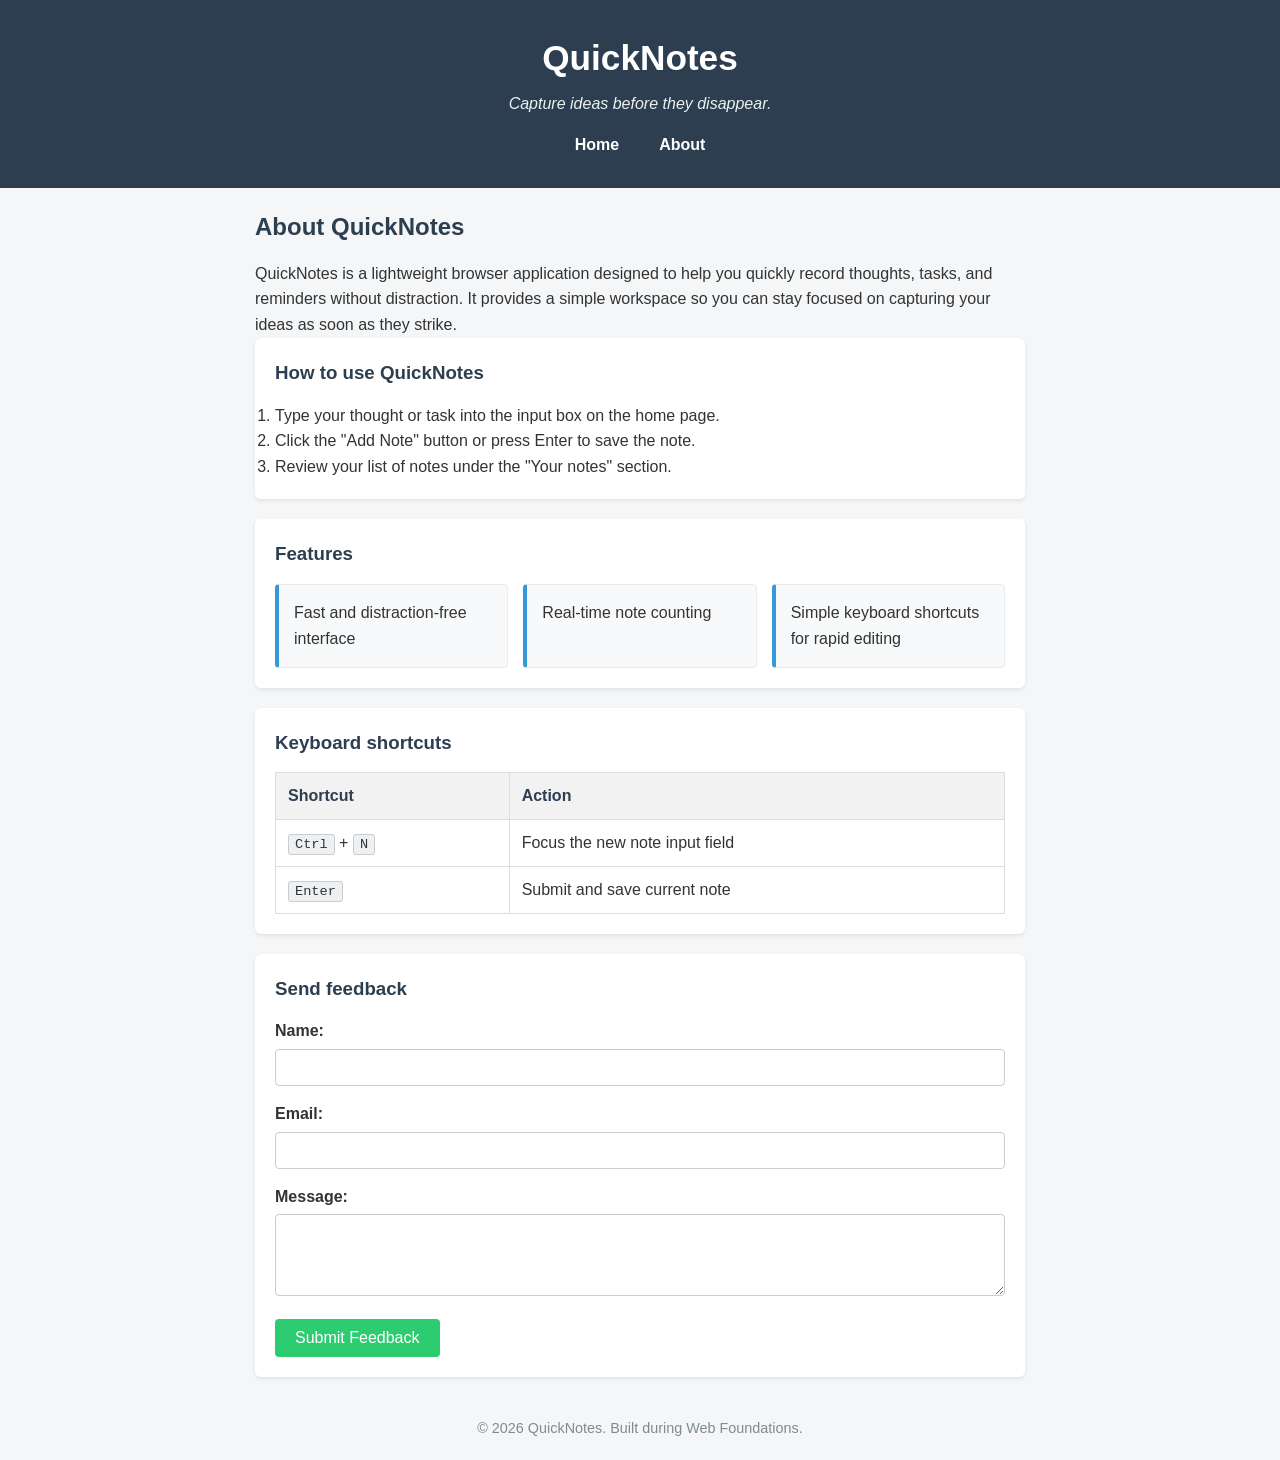
==== day2/about.html @ 04c6bbca "Day 2 assignment" ====
<!DOCTYPE html>
<html lang="en">
  <head>
    <meta charset="UTF-8" />
    <meta name="viewport" content="width=device-width, initial-scale=1.0" />
    <title>QuickNotes - About</title>
    <link rel="stylesheet" href="style.css" />
  </head>
  <body>
    <header>
      <h1>QuickNotes</h1>
      <p>Capture ideas before they disappear.</p>
      <nav>
        <ul>
          <li><a href="index.html">Home</a></li>
          <li><a href="about.html">About</a></li>
        </ul>
      </nav>
    </header>

    <main>
      <h2>About QuickNotes</h2>
      <p>QuickNotes is a lightweight browser application designed to help you quickly record thoughts, tasks, and reminders without distraction. It provides a simple workspace so you can stay focused on capturing your ideas as soon as they strike.</p>

      <section>
        <h3>How to use QuickNotes</h3>
        <ol>
          <li>Type your thought or task into the input box on the home page.</li>
          <li>Click the "Add Note" button or press Enter to save the note.</li>
          <li>Review your list of notes under the "Your notes" section.</li>
        </ol>
      </section>

      <section>
        <h3>Features</h3>
        <ul class="features">
          <li>Fast and distraction-free interface</li>
          <li>Real-time note counting</li>
          <li>Simple keyboard shortcuts for rapid editing</li>
        </ul>
      </section>

      <section>
        <h3>Keyboard shortcuts</h3>
        <table>
          <thead>
            <tr>
              <th scope="col">Shortcut</th>
              <th scope="col">Action</th>
            </tr>
          </thead>
          <tbody>
            <tr>
              <td><kbd>Ctrl</kbd> + <kbd>N</kbd></td>
              <td>Focus the new note input field</td>
            </tr>
            <tr>
              <td><kbd>Enter</kbd></td>
              <td>Submit and save current note</td>
            </tr>
          </tbody>
        </table>
      </section>

      <section>
        <h3>Send feedback</h3>
        <form action="#" method="post">
          <p>
            <label for="feedback-name">Name:</label>
            <input type="text" id="feedback-name" name="name" required />
          </p>
          <p>
            <label for="feedback-email">Email:</label>
            <input type="email" id="feedback-email" name="email" required />
          </p>
          <p>
            <label for="feedback-message">Message:</label>
            <textarea id="feedback-message" name="message" rows="4" required></textarea>
          </p>
          <button type="submit">Submit Feedback</button>
        </form>
      </section>
    </main>

    <footer>
      <p>&copy; 2026 QuickNotes. Built during Web Foundations.</p>
    </footer>
  </body>
</html>
---- day2/style.css ----
/* 1. Global Reset & Base Styles */
* {
  box-sizing: border-box;
  margin: 0;
  padding: 0;
}

body {
  font-family: Arial, sans-serif;
  line-height: 1.6;
  color: #333333;
  background-color: #f4f6f8;
}

/* 2. Header & Flexbox Navigation */
header {
  background-color: #2c3e50;
  color: #ffffff;
  padding: 30px 20px;
  text-align: center;
}

header h1 {
  font-size: 2.2rem;
  margin-bottom: 5px;
}

header p {
  color: #ecf0f1;
  font-style: italic;
  margin-bottom: 15px;
}

nav ul {
  list-style-type: none;
  display: flex;
  justify-content: center;
  align-items: center;
  gap: 16px;
}

nav a {
  color: #ffffff;
  text-decoration: none;
  font-weight: bold;
  padding: 6px 12px;
  border-radius: 4px;
  transition: background-color 0.3s ease, color 0.3s ease;
}

nav a:hover {
  background-color: #34495e;
  color: #2ecc71;
}

/* 3. Main Centering & Section Cards */
main {
  max-width: 800px;
  margin: 20px auto;
  padding: 0 15px;
}

section {
  background-color: #ffffff;
  padding: 20px;
  border-radius: 6px;
  margin-bottom: 20px;
  box-shadow: 0 2px 4px rgba(0, 0, 0, 0.08);
}

h2, h3 {
  color: #2c3e50;
  margin-bottom: 15px;
}

/* 4. Features CSS Grid Cards */
ul.features {
  list-style-type: none;
  display: grid;
  grid-template-columns: repeat(auto-fit, minmax(180px, 1fr));
  gap: 15px;
}

ul.features li {
  background-color: #f8f9fa;
  border: 1px solid #e9ecef;
  border-left: 4px solid #3498db;
  padding: 15px;
  border-radius: 4px;
}

/* 5. Notes List (.note) */
#notes-list {
  list-style-type: none;
  margin-top: 10px;
}

.note {
  background-color: #fef9e7;
  border-left: 4px solid #f1c40f;
  padding: 10px 15px;
  margin-bottom: 8px;
  border-radius: 0 4px 4px 0;
}

/* 6. Shortcuts Table Styles */
table {
  width: 100%;
  border-collapse: collapse;
  margin-top: 10px;
}

th, td {
  border: 1px solid #ddd;
  padding: 10px 12px;
  text-align: left;
}

th {
  background-color: #f2f2f2;
  color: #2c3e50;
}

kbd {
  background-color: #eef1f3;
  border: 1px solid #ccc;
  border-radius: 3px;
  padding: 2px 6px;
  font-size: 0.85rem;
}

/* 7. Feedback & Input Forms */
form p {
  margin-bottom: 15px;
}

label {
  display: block;
  margin-bottom: 5px;
  font-weight: bold;
}

input[type="text"],
input[type="email"],
textarea {
  width: 100%;
  padding: 10px;
  border: 1px solid #ccc;
  border-radius: 4px;
  font-family: inherit;
}

button {
  padding: 10px 20px;
  background-color: #2ecc71;
  color: #ffffff;
  border: none;
  border-radius: 4px;
  font-size: 1rem;
  cursor: pointer;
  transition: background-color 0.3s ease;
}

button:hover {
  background-color: #27ae60;
}

/* 8. Footer */
footer {
  text-align: center;
  padding: 20px;
  font-size: 0.9rem;
  color: #7f8c8d;
}

/* 9. Small Screens Media Query */
@media (max-width: 600px) {
  header {
    padding: 15px 10px;
  }

  header h1 {
    font-size: 1.6rem;
  }

  main {
    margin: 10px auto;
  }
}
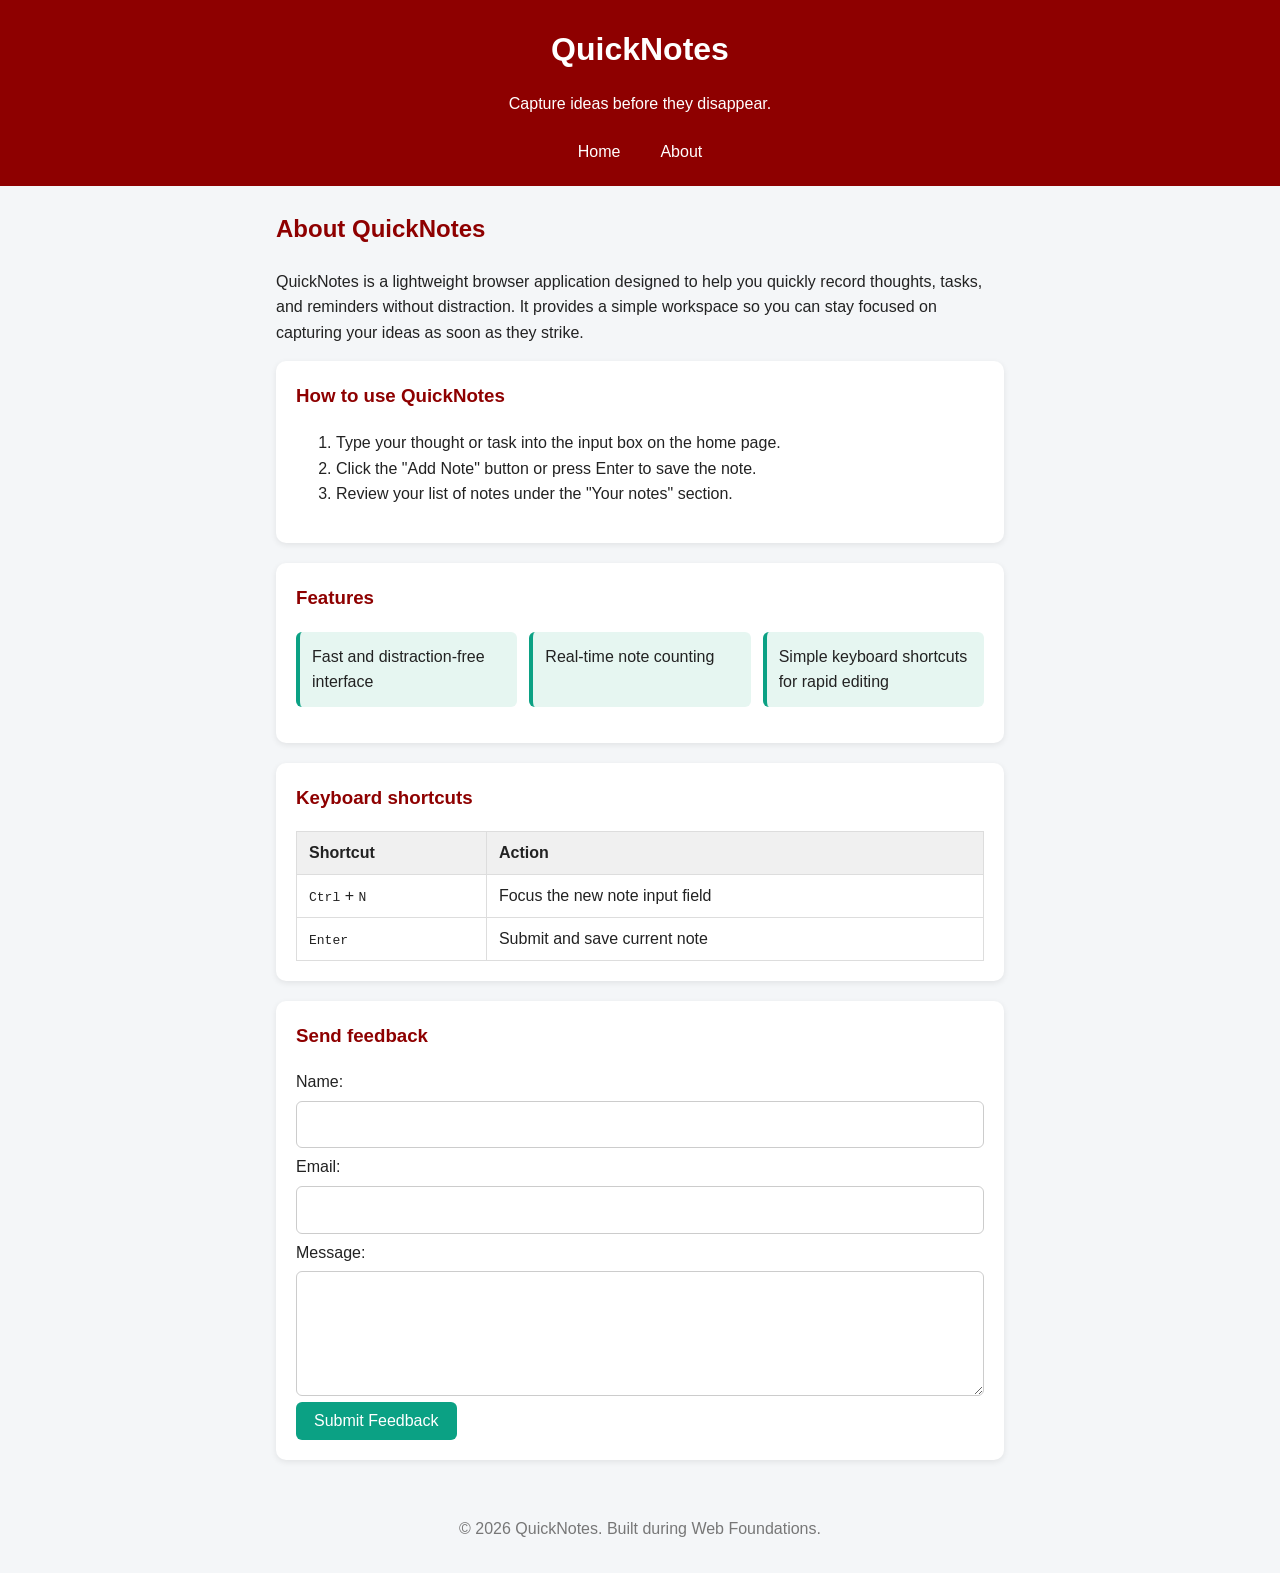
==== commit 861c03be: "Day 2 assignment" ====
--- a/day2/about.html
+++ b/day2/about.html
@@ -11,10 +11,8 @@
       <h1>QuickNotes</h1>
       <p>Capture ideas before they disappear.</p>
       <nav>
-        <ul>
-          <li><a href="index.html">Home</a></li>
-          <li><a href="about.html">About</a></li>
-        </ul>
+        <a href="index.html">Home</a>
+        <a href="about.html">About</a>
       </nav>
     </header>
 
@@ -65,18 +63,15 @@
       <section>
         <h3>Send feedback</h3>
         <form action="#" method="post">
-          <p>
-            <label for="feedback-name">Name:</label>
-            <input type="text" id="feedback-name" name="name" required />
-          </p>
-          <p>
-            <label for="feedback-email">Email:</label>
-            <input type="email" id="feedback-email" name="email" required />
-          </p>
-          <p>
-            <label for="feedback-message">Message:</label>
-            <textarea id="feedback-message" name="message" rows="4" required></textarea>
-          </p>
+          <label for="feedback-name">Name:</label>
+          <input type="text" id="feedback-name" name="name" required />
+
+          <label for="feedback-email">Email:</label>
+          <input type="email" id="feedback-email" name="email" required />
+
+          <label for="feedback-message">Message:</label>
+          <textarea id="feedback-message" name="message" rows="4" required></textarea>
+
           <button type="submit">Submit Feedback</button>
         </form>
       </section>
--- a/day2/style.css
+++ b/day2/style.css
@@ -1,189 +1,161 @@
-/* 1. Global Reset & Base Styles */
-* {
+/* 1. Reset and base styles */
+*,
+*::before,
+*::after {
   box-sizing: border-box;
-  margin: 0;
-  padding: 0;
 }
 
 body {
-  font-family: Arial, sans-serif;
+  margin: 0;
+  font-family: "Segoe UI", Arial, sans-serif;
+  background-color: #f4f6f8;
+  color: #222;
   line-height: 1.6;
-  color: #333333;
-  background-color: #f4f6f8;
 }
 
-/* 2. Header & Flexbox Navigation */
+/* 2. Header */
 header {
-  background-color: #2c3e50;
-  color: #ffffff;
-  padding: 30px 20px;
+  background-color: #8e0000;
+  color: white;
   text-align: center;
+  padding: 24px 16px 16px;
 }
 
 header h1 {
-  font-size: 2.2rem;
-  margin-bottom: 5px;
+  margin: 0;
 }
 
-header p {
-  color: #ecf0f1;
-  font-style: italic;
-  margin-bottom: 15px;
-}
-
-nav ul {
-  list-style-type: none;
+/* 3. Navigation with Flexbox */
+nav {
   display: flex;
   justify-content: center;
-  align-items: center;
   gap: 16px;
+  margin-top: 12px;
 }
 
 nav a {
-  color: #ffffff;
+  color: white;
   text-decoration: none;
-  font-weight: bold;
   padding: 6px 12px;
-  border-radius: 4px;
-  transition: background-color 0.3s ease, color 0.3s ease;
+  border-radius: 6px;
+  transition: background-color 0.2s ease;
 }
 
 nav a:hover {
-  background-color: #34495e;
-  color: #2ecc71;
+  background-color: rgba(255, 255, 255, 0.2);
 }
 
-/* 3. Main Centering & Section Cards */
+/* 4. Main content and section cards */
 main {
-  max-width: 800px;
-  margin: 20px auto;
-  padding: 0 15px;
+  max-width: 760px;
+  margin: 24px auto;
+  padding: 0 16px;
 }
 
 section {
-  background-color: #ffffff;
+  background: white;
   padding: 20px;
-  border-radius: 6px;
+  border-radius: 10px;
   margin-bottom: 20px;
-  box-shadow: 0 2px 4px rgba(0, 0, 0, 0.08);
+  box-shadow: 0 2px 6px rgba(0, 0, 0, 0.08);
 }
 
-h2, h3 {
-  color: #2c3e50;
-  margin-bottom: 15px;
+h2,
+h3 {
+  color: #8e0000;
+  margin-top: 0;
 }
 
-/* 4. Features CSS Grid Cards */
-ul.features {
-  list-style-type: none;
+/* 5. Features as a responsive grid of cards */
+.features {
+  list-style: none;
+  padding: 0;
   display: grid;
   grid-template-columns: repeat(auto-fit, minmax(180px, 1fr));
-  gap: 15px;
+  gap: 12px;
 }
 
-ul.features li {
-  background-color: #f8f9fa;
-  border: 1px solid #e9ecef;
-  border-left: 4px solid #3498db;
-  padding: 15px;
-  border-radius: 4px;
+.features li {
+  background-color: #e6f6f1;
+  border-left: 4px solid #0ba184;
+  padding: 12px;
+  border-radius: 6px;
 }
 
-/* 5. Notes List (.note) */
-#notes-list {
-  list-style-type: none;
-  margin-top: 10px;
+/* 6. Shortcuts table */
+table {
+  width: 100%;
+  border-collapse: collapse; /* merge double borders into one */
 }
 
-.note {
-  background-color: #fef9e7;
-  border-left: 4px solid #f1c40f;
-  padding: 10px 15px;
-  margin-bottom: 8px;
-  border-radius: 0 4px 4px 0;
-}
-
-/* 6. Shortcuts Table Styles */
-table {
-  width: 100%;
-  border-collapse: collapse;
-  margin-top: 10px;
-}
-
-th, td {
+th,
+td {
   border: 1px solid #ddd;
-  padding: 10px 12px;
+  padding: 8px 12px;
   text-align: left;
 }
 
 th {
-  background-color: #f2f2f2;
-  color: #2c3e50;
+  background-color: #f0f0f0;
 }
 
-kbd {
-  background-color: #eef1f3;
-  border: 1px solid #ccc;
-  border-radius: 3px;
-  padding: 2px 6px;
-  font-size: 0.85rem;
+/* 7. Forms */
+form {
+  display: flex;
+  flex-direction: column;
+  gap: 6px;
 }
 
-/* 7. Feedback & Input Forms */
-form p {
-  margin-bottom: 15px;
-}
-
-label {
-  display: block;
-  margin-bottom: 5px;
-  font-weight: bold;
-}
-
-input[type="text"],
-input[type="email"],
+input,
 textarea {
   width: 100%;
   padding: 10px;
   border: 1px solid #ccc;
-  border-radius: 4px;
-  font-family: inherit;
+  border-radius: 6px;
+  font: inherit; /* use the page font instead of the browser default */
+}
+
+input:focus,
+textarea:focus {
+  outline: 2px solid #0ba184;
+  border-color: #0ba184;
 }
 
 button {
-  padding: 10px 20px;
-  background-color: #2ecc71;
-  color: #ffffff;
+  align-self: flex-start;
+  background-color: #0ba184;
+  color: white;
   border: none;
-  border-radius: 4px;
+  padding: 10px 18px;
+  border-radius: 6px;
   font-size: 1rem;
   cursor: pointer;
-  transition: background-color 0.3s ease;
+  transition: background-color 0.2s ease, transform 0.2s ease;
 }
 
 button:hover {
-  background-color: #27ae60;
+  background-color: #088a70;
+  transform: translateY(-2px);
 }
 
 /* 8. Footer */
 footer {
   text-align: center;
-  padding: 20px;
-  font-size: 0.9rem;
-  color: #7f8c8d;
+  color: #777;
+  padding: 16px;
 }
 
-/* 9. Small Screens Media Query */
+/* 9. Small screens */
 @media (max-width: 600px) {
   header {
-    padding: 15px 10px;
+    padding: 16px 12px 12px;
   }
 
   header h1 {
     font-size: 1.6rem;
   }
 
-  main {
-    margin: 10px auto;
+  section {
+    padding: 16px;
   }
 }
